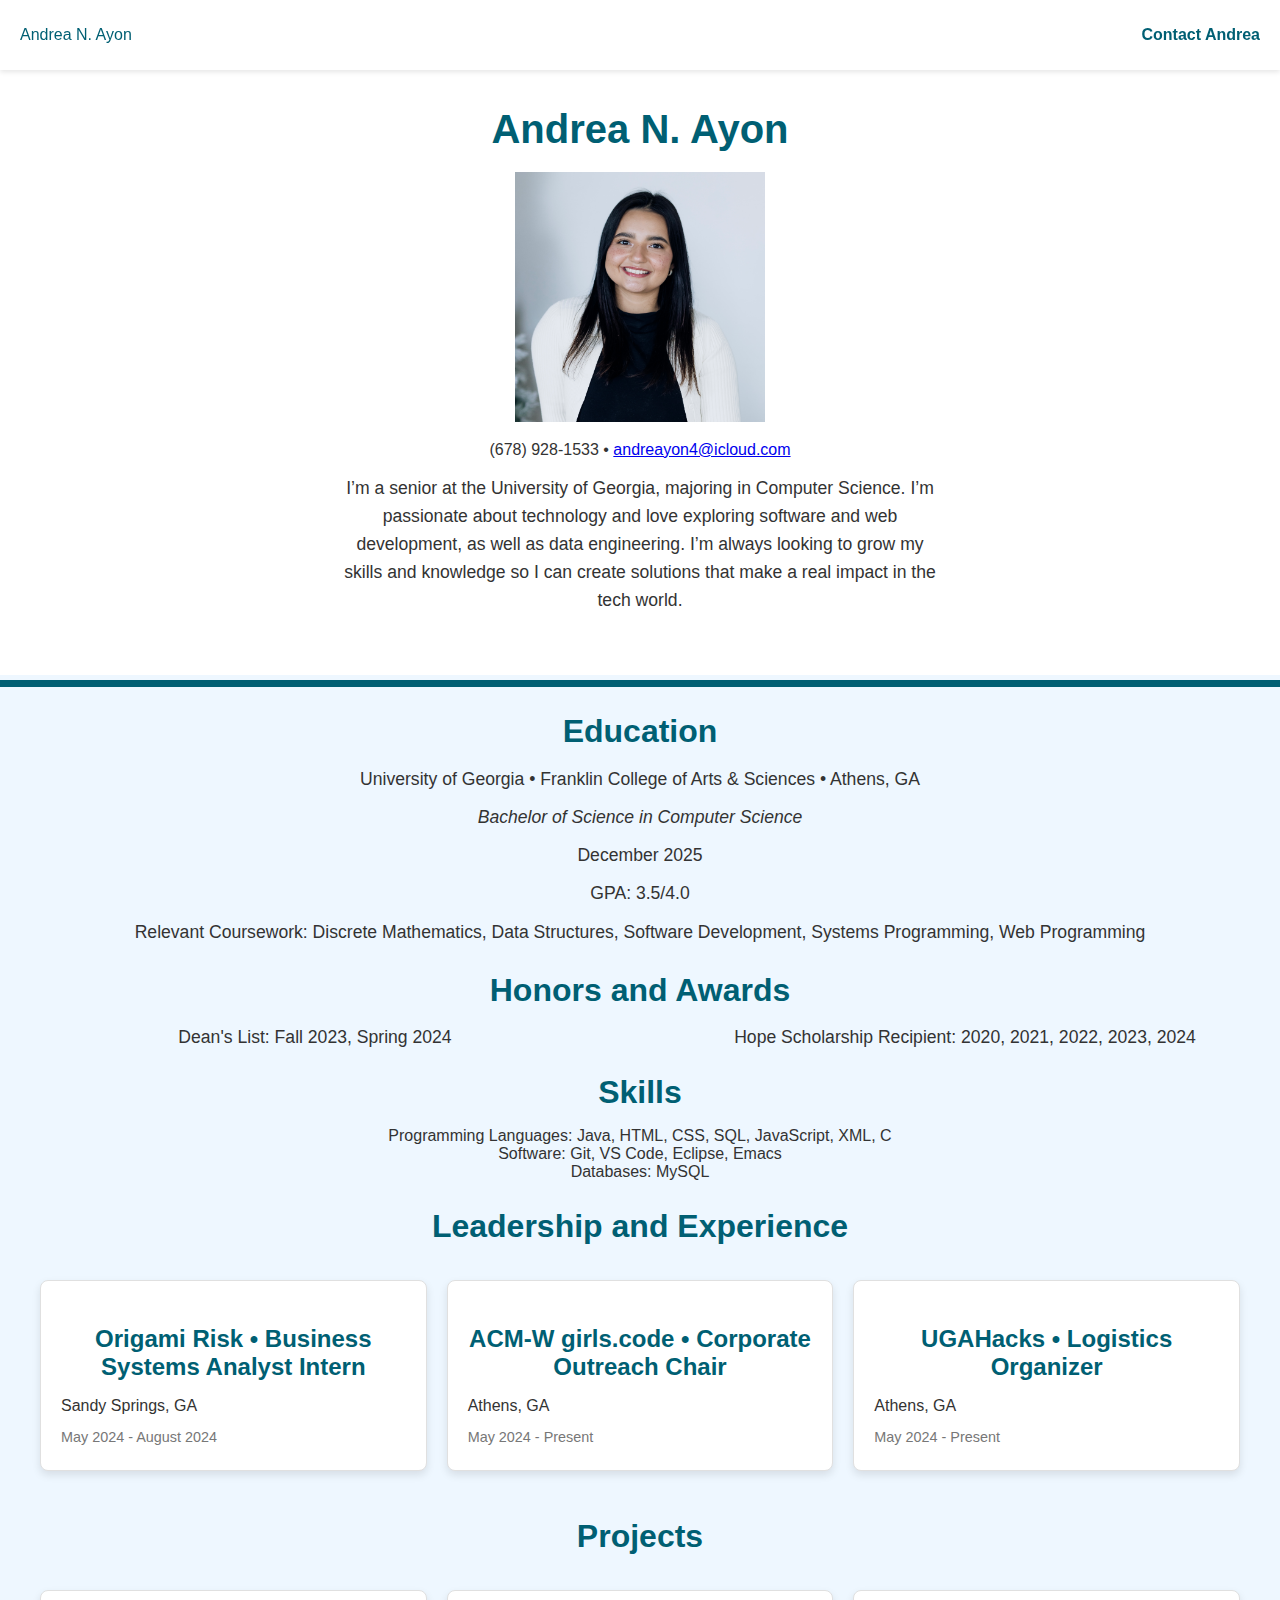
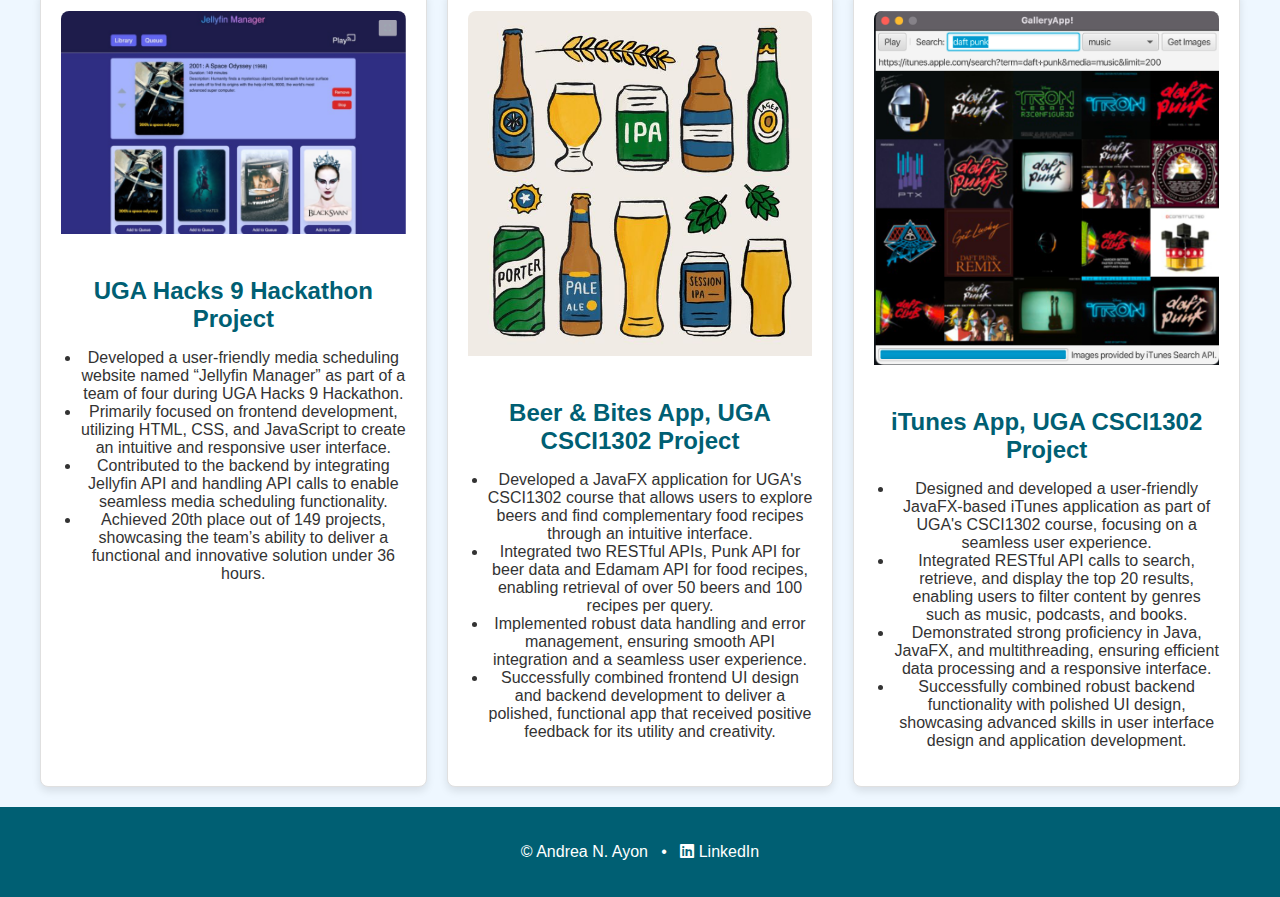
==== index.html @ 810a43c7 "inital commit" ====
<!DOCTYPE html>
<html lang=""en">
<head>
    <meta charset="UTF-8">
    <meta name="viewport" content="width-device-width, inital-scale=1.0">
    <link rel="stylesheet" href="css/style.css">
    <link rel="stylesheet" href="https://cdnjs.cloudflare.com/ajax/libs/font-awesome/6.0.0-beta3/css/all.min.css">
    <link rel="preconnect" href="https://fonts.googleapis.com">
    <link rel="preconnect" href="https://fonts.gstatic.com" crossorigin>
    <link href="https://fonts.googleapis.com/css2?family=Bona+Nova+SC:ital,wght@0,400;0,700;1,400&family=Urbanist:ital,wght@0,100..900;1,100..900&display=swap" rel="stylesheet">
    

    <title>Andrea N. Ayon</title>
</head>

<nav>
    <div class="navigation">
        <p> Andrea N. Ayon </p>
        <div class="nav2">
            <p> <a href="contact.html">Contact Andrea</a> </p>
        </div>
    </div>
</nav>


<section class="splash">
    <div class="content">
        <h1>Andrea N. Ayon</h1>
        <div class="image">
            <img src="images/headshot.jpg" alt="Andrea smiling professionally" width="150" height="150" />
        </div>
        <p class="contact-info"> (678) 928-1533 • <a href="mailto:andreayon4@icloud.com">andreayon4@icloud.com</a> </p>
        <p class="tagline"> I’m a senior at the University of Georgia, majoring in Computer Science. I’m passionate about technology and love exploring software and web development, as well as data engineering. I’m always looking to grow my skills and knowledge so I can create solutions that make a real impact in the tech world. </p>
    </div>  
</section>

<hr>

<section class="edu">
    <div class="edu">
        <h2 class="head">Education</h2>
        <p class="edu-details">University of Georgia • Franklin College of Arts & Sciences • Athens, GA</p>
        <p><i>Bachelor of Science in Computer Science</i></p>
        <p>December 2025</p>
        <p>GPA: 3.5/4.0</p>
        <p>Relevant Coursework: Discrete Mathematics, Data Structures, Software Development, Systems Programming, Web Programming</p>
    </div>
</section>

<section class="honors">
    <h2 class="head">Honors and Awards</h2>
    <dl class="honors-list">
        <dt>Dean's List: Fall 2023, Spring 2024</dt>
        <dt>Hope Scholarship Recipient: 2020, 2021, 2022, 2023, 2024</dt>
    </dl>
</section>

<section class="skills">
    <h2 class="head">Skills</h2>
    <ul class="skills-list">
        <li>Programming Languages: Java, HTML, CSS, SQL, JavaScript, XML, C</li>
        <li>Software: Git, VS Code, Eclipse, Emacs</li>
        <li>Databases: MySQL</li>
    </ul>
</section>


<section>
    <h2>Leadership and Experience</h2>
    <div class="experience-container">
        <div class="experience-card">
            <a href="https://www.origamirisk.com/" target="_blank">
                <h3>Origami Risk • Business Systems Analyst Intern</h3>
                <p>Sandy Springs, GA</p>
            </a>
            <p class="date">May 2024 - August 2024</p>
        </div>
        <div class="experience-card">
            <h3>ACM-W girls.code • Corporate Outreach Chair</h3>
            <p>Athens, GA</p>
            <p class="date">May 2024 - Present</p>
        </div>
        <div class="experience-card">
            <h3>UGAHacks • Logistics Organizer</h3>
            <p>Athens, GA</p>
            <p class="date">May 2024 - Present</p>
        </div>
    </div>
</section>


<section>
    <h2>Projects</h2>
    <div class="three-col">
        <div class="card">
            <img src="images/jellyfin.jpg" alt="Jellyfin Manager Project Image">
            <h3>UGA Hacks 9 Hackathon Project</h3>
            <ul>
                <li>Developed a user-friendly media scheduling website named “Jellyfin Manager” as part of a team of four during UGA Hacks 9 Hackathon.</li>
                <li>Primarily focused on frontend development, utilizing HTML, CSS, and JavaScript to create an intuitive and responsive user interface.</li>
                <li>Contributed to the backend by integrating Jellyfin API and handling API calls to enable seamless media scheduling functionality.</li>
                <li>Achieved 20th place out of 149 projects, showcasing the team’s ability to deliver a functional and innovative solution under 36 hours.</li>
            </ul>
        </div>
        <div class="card">
            <img src="images/default_image2.jpg" alt="Beer & Bites App Image">
            <h3>Beer & Bites App, UGA CSCI1302 Project</h3>
            <ul>
                <li>Developed a JavaFX application for UGA's CSCI1302 course that allows users to explore beers and find complementary food recipes through an intuitive interface.</li>
                <li>Integrated two RESTful APIs, Punk API for beer data and Edamam API for food recipes, enabling retrieval of over 50 beers and 100 recipes per query.</li>
                <li>Implemented robust data handling and error management, ensuring smooth API integration and a seamless user experience.</li>
                <li>Successfully combined frontend UI design and backend development to deliver a polished, functional app that received positive feedback for its utility and creativity.</li>
            </ul>
        </div>
        <div class="card">
            <img src="images/itunes.jpg" alt="iTunes App Image">
            <h3>iTunes App, UGA CSCI1302 Project</h3>
            <ul>
                <li>Designed and developed a user-friendly JavaFX-based iTunes application as part of UGA's CSCI1302 course, focusing on a seamless user experience.</li>
                <li>Integrated RESTful API calls to search, retrieve, and display the top 20 results, enabling users to filter content by genres such as music, podcasts, and books.</li>
                <li>Demonstrated strong proficiency in Java, JavaFX, and multithreading, ensuring efficient data processing and a responsive interface.</li>
                <li>Successfully combined robust backend functionality with polished UI design, showcasing advanced skills in user interface design and application development.</li>
            </ul>
        </div>
    </div>
</section>


<footer>
    <p> © <a href="contact.html" > Andrea N. Ayon </a> &nbsp; • &nbsp;
        <a href="https://www.linkedin.com/in/andreaayon/" target="_blank"> 
            <i class="fab fa-linkedin"></i> LinkedIn 
        </a>
    </p>
    <!-- ask how to fix that to get the icon in-->
</footer>
</html>
---- css/style.css ----
/* General Styles */
html, body {
    margin: 0;
    padding: 0;
    font-family: "Inter", sans-serif;
    background-color: #EEF7FF;
}

/* Navigation Bar */
nav {
    position: fixed;
    top: 0;
    left: 0;
    right: 0;
    background-color: #ffffff;
    box-shadow: 0 2px 5px rgba(0, 0, 0, 0.1);
    padding: 10px 20px;
    z-index: 1000;
}

.navigation {
    display: flex;
    justify-content: space-between;
    align-items: center;
    color: #005f73;
}

.nav2 a {
    text-decoration: none;
    color: #005f73;
    font-weight: bold; /* Make the link stand out */
}

.nav2 a:hover {
    color: #ff6700;
}

/* Splash Section */
.splash {
    background-color: #ffffff;
    padding: 60px 20px;
    display: flex;
    flex-direction: column;
    align-items: center;
    text-align: center;
    margin-top: 20px;
}

.splash h1 {
    font-family: "Inter", sans-serif;
    font-size: 2.5rem;
    color: #005f73;
    margin-bottom: 20px;
}

.splash .content {
    width: 100%;
    text-align: center;
}

.splash .image img {
    width: 250px;
    height: 250px;
}

.splash .image {
    margin-top: 20px;
    text-align: center;
}

.splash .contact-info {
    font-family: "Inter", sans-serif;
    color: #333;
    font-size: 1rem;
    margin: 15px 0;
}

.splash .tagline {
    font-family: "Inter", sans-serif;
    color: #333;
    font-size: 1.1rem;
    line-height: 1.6;
    max-width: 600px;
    margin: 0 auto;
}

/* Horizontal Rule */
hr {
    border: 0;
    height: 7px;
    background-color: #005f73;
    margin: 5px 0;
}

/* Contact Page Section */
.contact-page {
    margin-top: 80px;
    padding: 20px;
    background-color: #ffffff;
    border-radius: 8px;
    box-shadow: 0 4px 8px rgba(0, 0, 0, 0.1);
    max-width: 800px;
    margin: 80px auto 20px auto;
}

.contact-page h1 {
    color: #005f73;
    margin-bottom: 20px;
    font-size: 2rem;
}

.contact-page p.contact-info {
    color: #333;
    font-size: 1rem;
    margin-bottom: 20px;
}

/* Form Styling */
form {
    display: flex;
    flex-direction: column;
    gap: 15px;
}

form label {
    font-weight: bold;
    color: #005f73;
}

form input, form textarea {
    padding: 10px;
    border: 1px solid #ddd;
    border-radius: 4px;
    font-size: 1rem;
    width: 100%;
}

form input[type="submit"] {
    background-color: #005f73;
    color: #fff;
    border: none;
    cursor: pointer;
    padding: 15px;
    font-size: 1rem;
    border-radius: 4px;
    transition: background-color 0.3s ease;
}

form input[type="submit"]:hover {
    background-color: #004f5c;
}

/* Footer */
footer {
    text-align: center;
    padding: 20px 0;
    background-color: #005f73;
    color: #ffffff;
    position: relative;
    bottom: 0;
    width: 100%;
}

footer a {
    color: #ffffff;
    text-decoration: none;
}

footer a:hover {
    text-decoration: underline;
}

/* Card Styling for Projects and Experience */
.card, .experience-card {
    background-color: #ffffff;
    border: 1px solid #e0e0e0;
    border-radius: 8px;
    box-shadow: 0 4px 8px rgba(0, 0, 0, 0.1);
    padding: 20px;
    transition: transform 0.3s ease, box-shadow 0.3s ease;
}

.card:hover, .experience-card:hover {
    transform: translateY(-5px);
    box-shadow: 0 8px 16px rgba(0, 0, 0, 0.2);
}

.card img, .experience-card img {
    width: 100%;
    height: auto;
    border-radius: 8px 8px 0 0;
    margin-bottom: 15px;
}

.card h3, .experience-card h3 {
    font-family: "Inter", sans-serif;
    font-size: 1.5rem;
    color: #005f73;
    margin-bottom: 10px;
    text-align: center;
}

.card ul, .experience-card ul {
    list-style-type: disc;
    padding-left: 20px;
    font-family: "Inter", sans-serif;
    color: #333;
    font-size: 1rem;
}

.experience-card p {
    font-family: "Inter", sans-serif;
    color: #333;
    font-size: 1rem;
    margin-bottom: 5px;
}

.experience-card .date {
    font-size: 0.9rem;
    color: #777;
}

.experience-card a {
    text-decoration: none;
    color: #005f73;
}

.experience-card a:hover {
    color: #0a9396;
}

/* Grid Layouts */
.three-col, .experience-container {
    display: grid;
    gap: 20px;
    padding: 20px;
    max-width: 1200px;
    margin: 0 auto;
}

.three-col {
    grid-template-columns: repeat(3, 1fr);
}

.experience-container {
    grid-template-columns: repeat(3, 1fr);
}

/* Style the h2 headings */
.head, section h2 {
    font-size: 2rem;
    color: #005f73;
    text-align: center;
    margin-bottom: 15px;
}

/* Style the education section paragraphs */
.edu p {
    color: #333;
    font-size: 1.1rem;
    line-height: 1.6;
    margin: 10px 0;
    text-align: center;
}

/* Set default styles for unordered lists */
ul {
    list-style-type: square;
    font-size: 1rem;
    color: #333;
    text-align: center;
    padding-left: 0;
}

/* Style description lists using grid layout */
dl.honors-list {
    display: grid;
    grid-template-columns: 1fr 1fr;
    gap: 20px;
    justify-items: center;
    color: #333;
    font-size: 1.1rem;
}
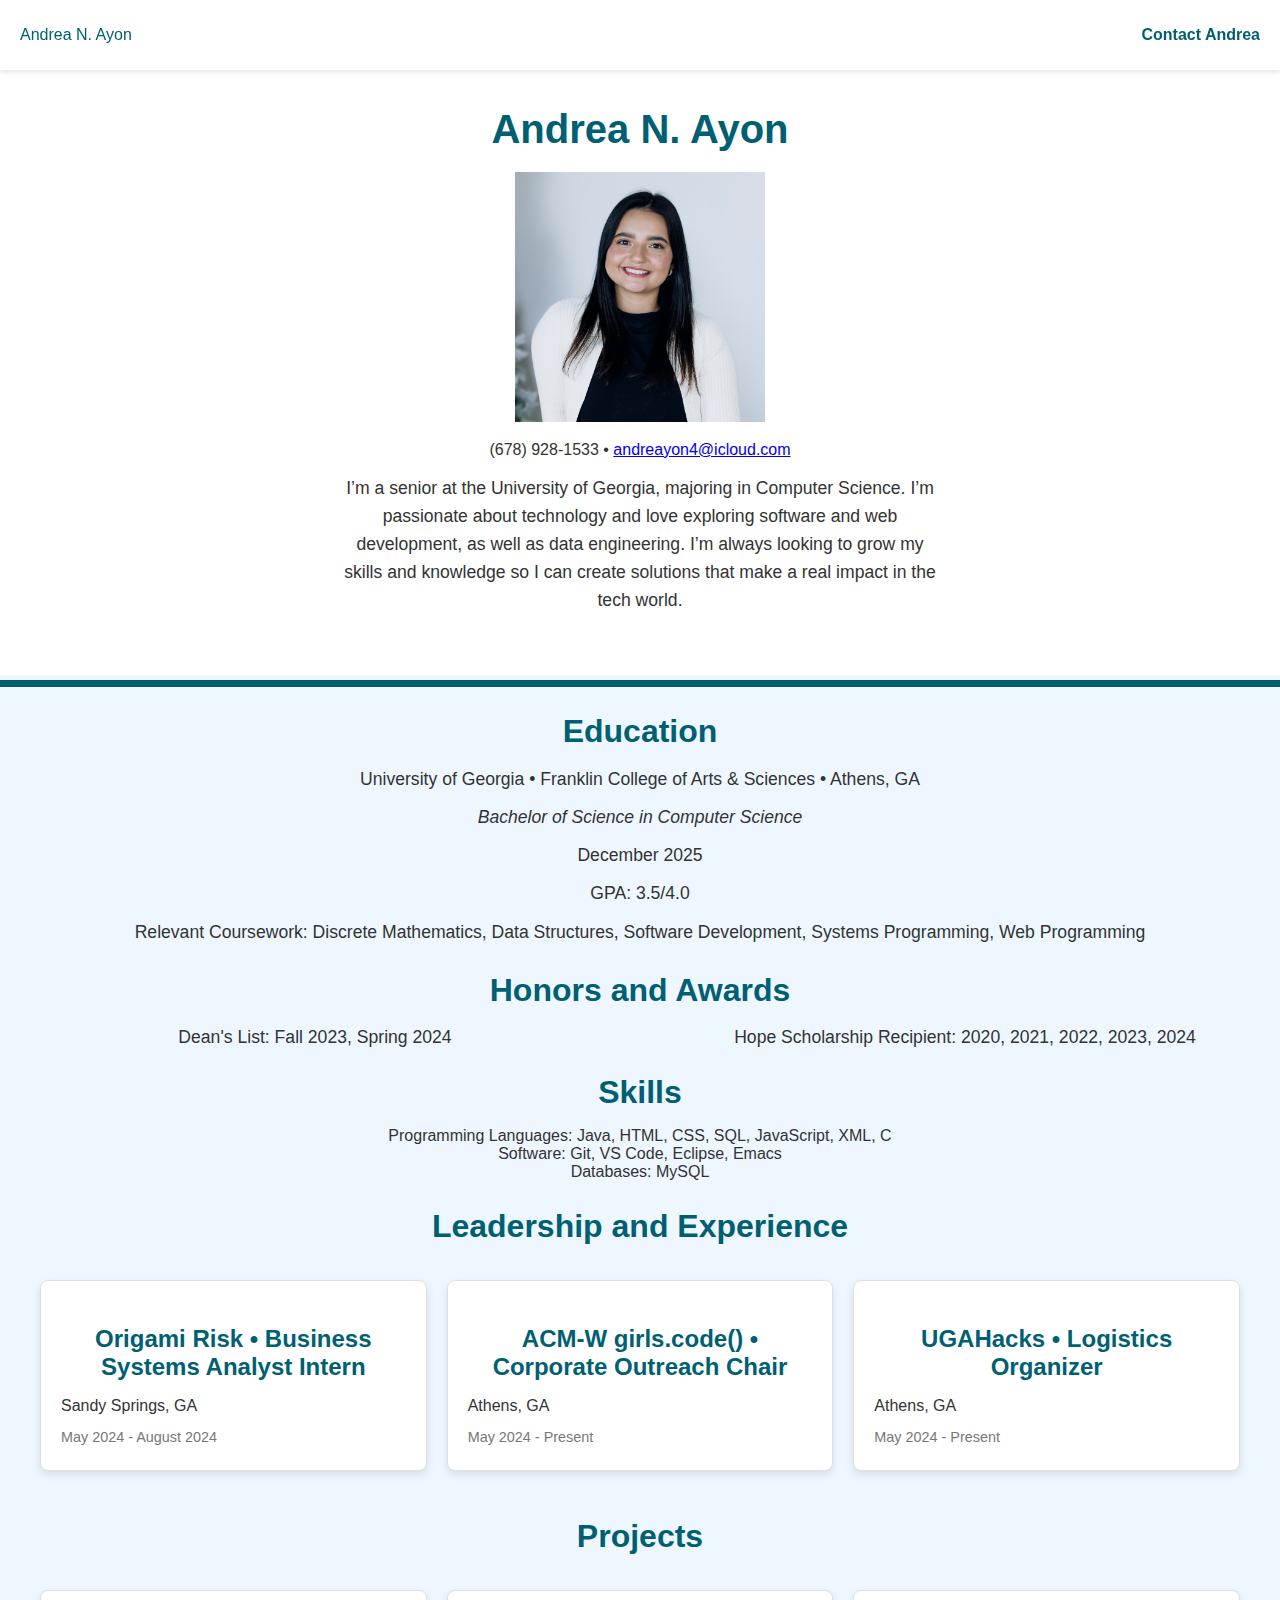
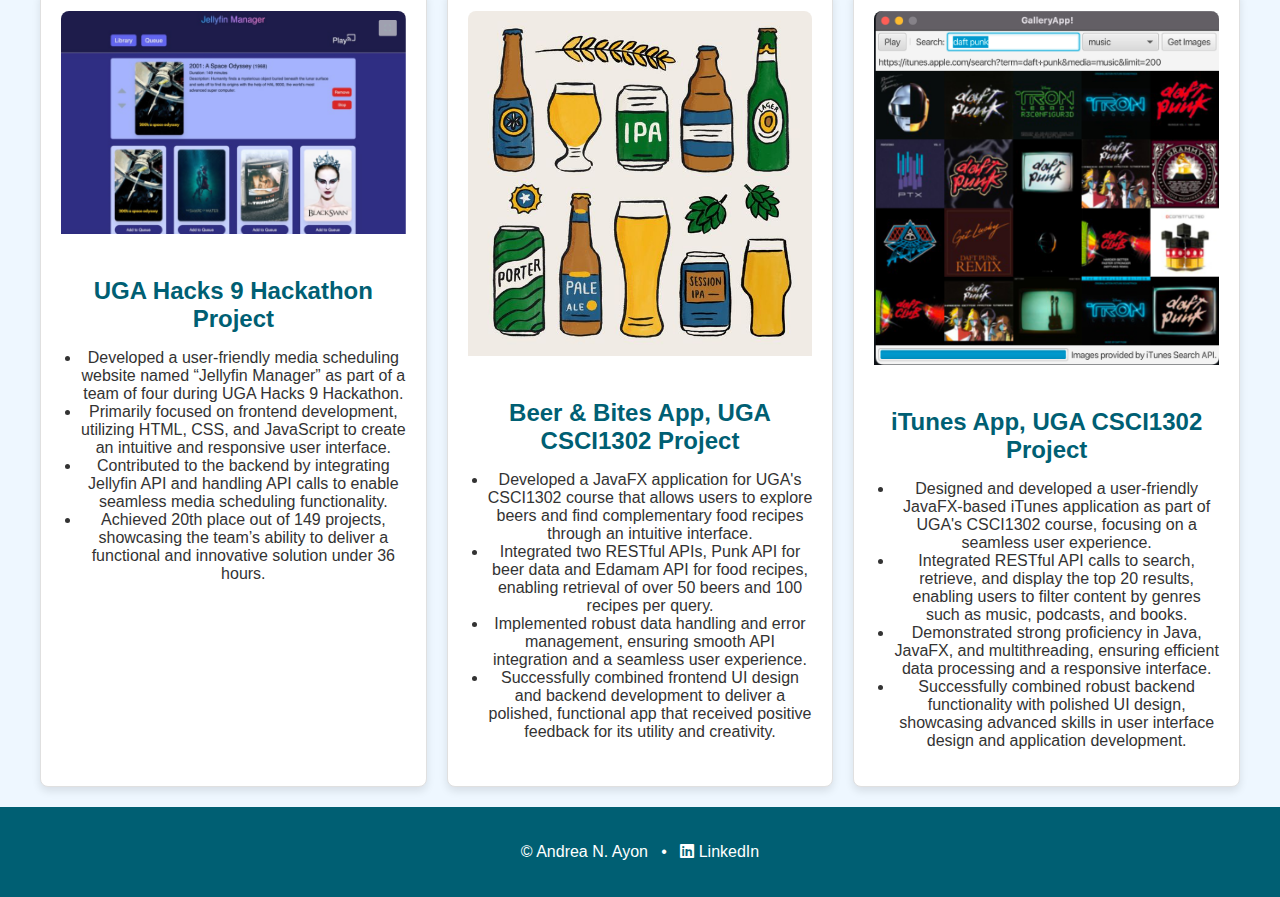
==== commit b6e2b50c: "second commit" ====
--- a/index.html
+++ b/index.html
@@ -76,7 +76,7 @@
             <p class="date">May 2024 - August 2024</p>
         </div>
         <div class="experience-card">
-            <h3>ACM-W girls.code • Corporate Outreach Chair</h3>
+            <h3>ACM-W girls.code() • Corporate Outreach Chair</h3>
             <p>Athens, GA</p>
             <p class="date">May 2024 - Present</p>
         </div>
--- a/css/style.css
+++ b/css/style.css
@@ -1,4 +1,3 @@
-/* General Styles */
 html, body {
     margin: 0;
     padding: 0;
@@ -6,7 +5,6 @@
     background-color: #EEF7FF;
 }
 
-/* Navigation Bar */
 nav {
     position: fixed;
     top: 0;
@@ -35,7 +33,6 @@
     color: #ff6700;
 }
 
-/* Splash Section */
 .splash {
     background-color: #ffffff;
     padding: 60px 20px;
@@ -92,7 +89,6 @@
     margin: 5px 0;
 }
 
-/* Contact Page Section */
 .contact-page {
     margin-top: 80px;
     padding: 20px;
@@ -132,7 +128,7 @@
     border: 1px solid #ddd;
     border-radius: 4px;
     font-size: 1rem;
-    width: 100%;
+    width: 98%
 }
 
 form input[type="submit"] {
@@ -170,7 +166,6 @@
     text-decoration: underline;
 }
 
-/* Card Styling for Projects and Experience */
 .card, .experience-card {
     background-color: #ffffff;
     border: 1px solid #e0e0e0;
@@ -246,7 +241,6 @@
     grid-template-columns: repeat(3, 1fr);
 }
 
-/* Style the h2 headings */
 .head, section h2 {
     font-size: 2rem;
     color: #005f73;
@@ -254,7 +248,6 @@
     margin-bottom: 15px;
 }
 
-/* Style the education section paragraphs */
 .edu p {
     color: #333;
     font-size: 1.1rem;
@@ -263,7 +256,6 @@
     text-align: center;
 }
 
-/* Set default styles for unordered lists */
 ul {
     list-style-type: square;
     font-size: 1rem;
@@ -272,7 +264,6 @@
     padding-left: 0;
 }
 
-/* Style description lists using grid layout */
 dl.honors-list {
     display: grid;
     grid-template-columns: 1fr 1fr;
